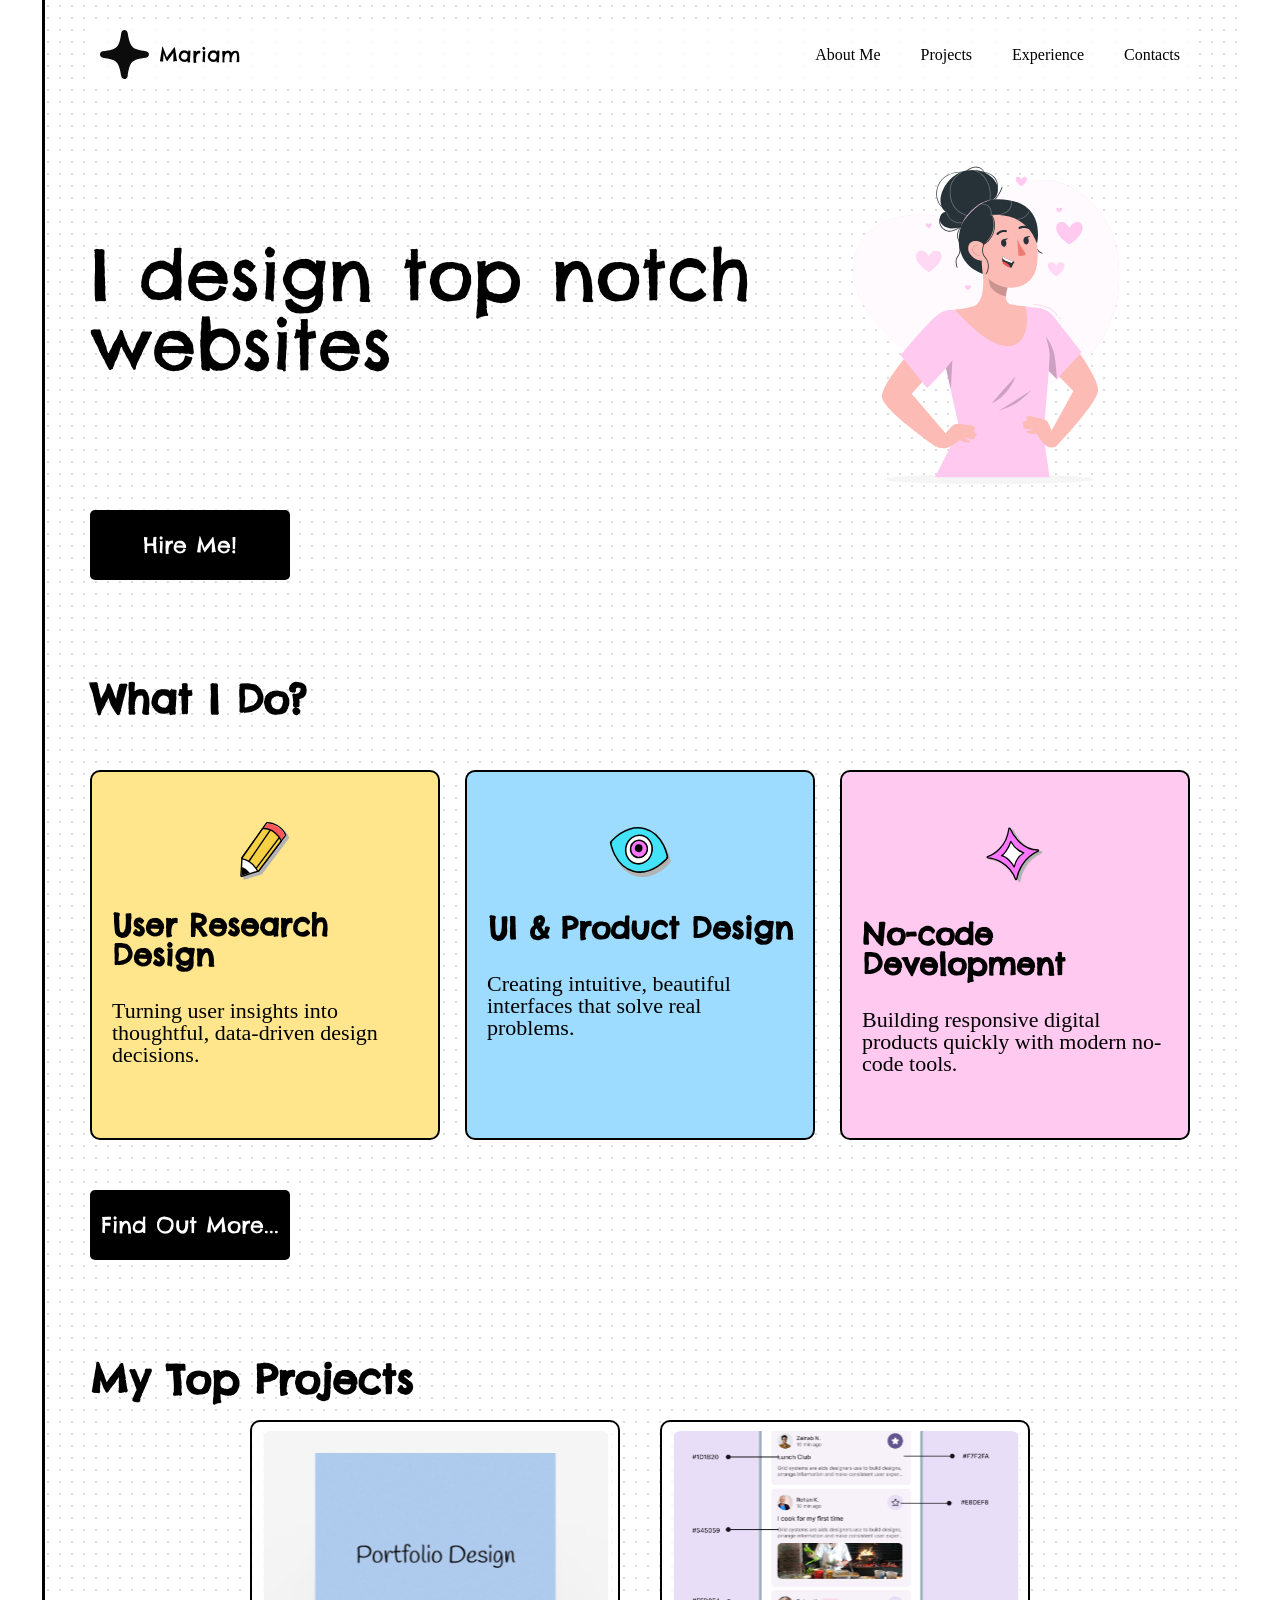
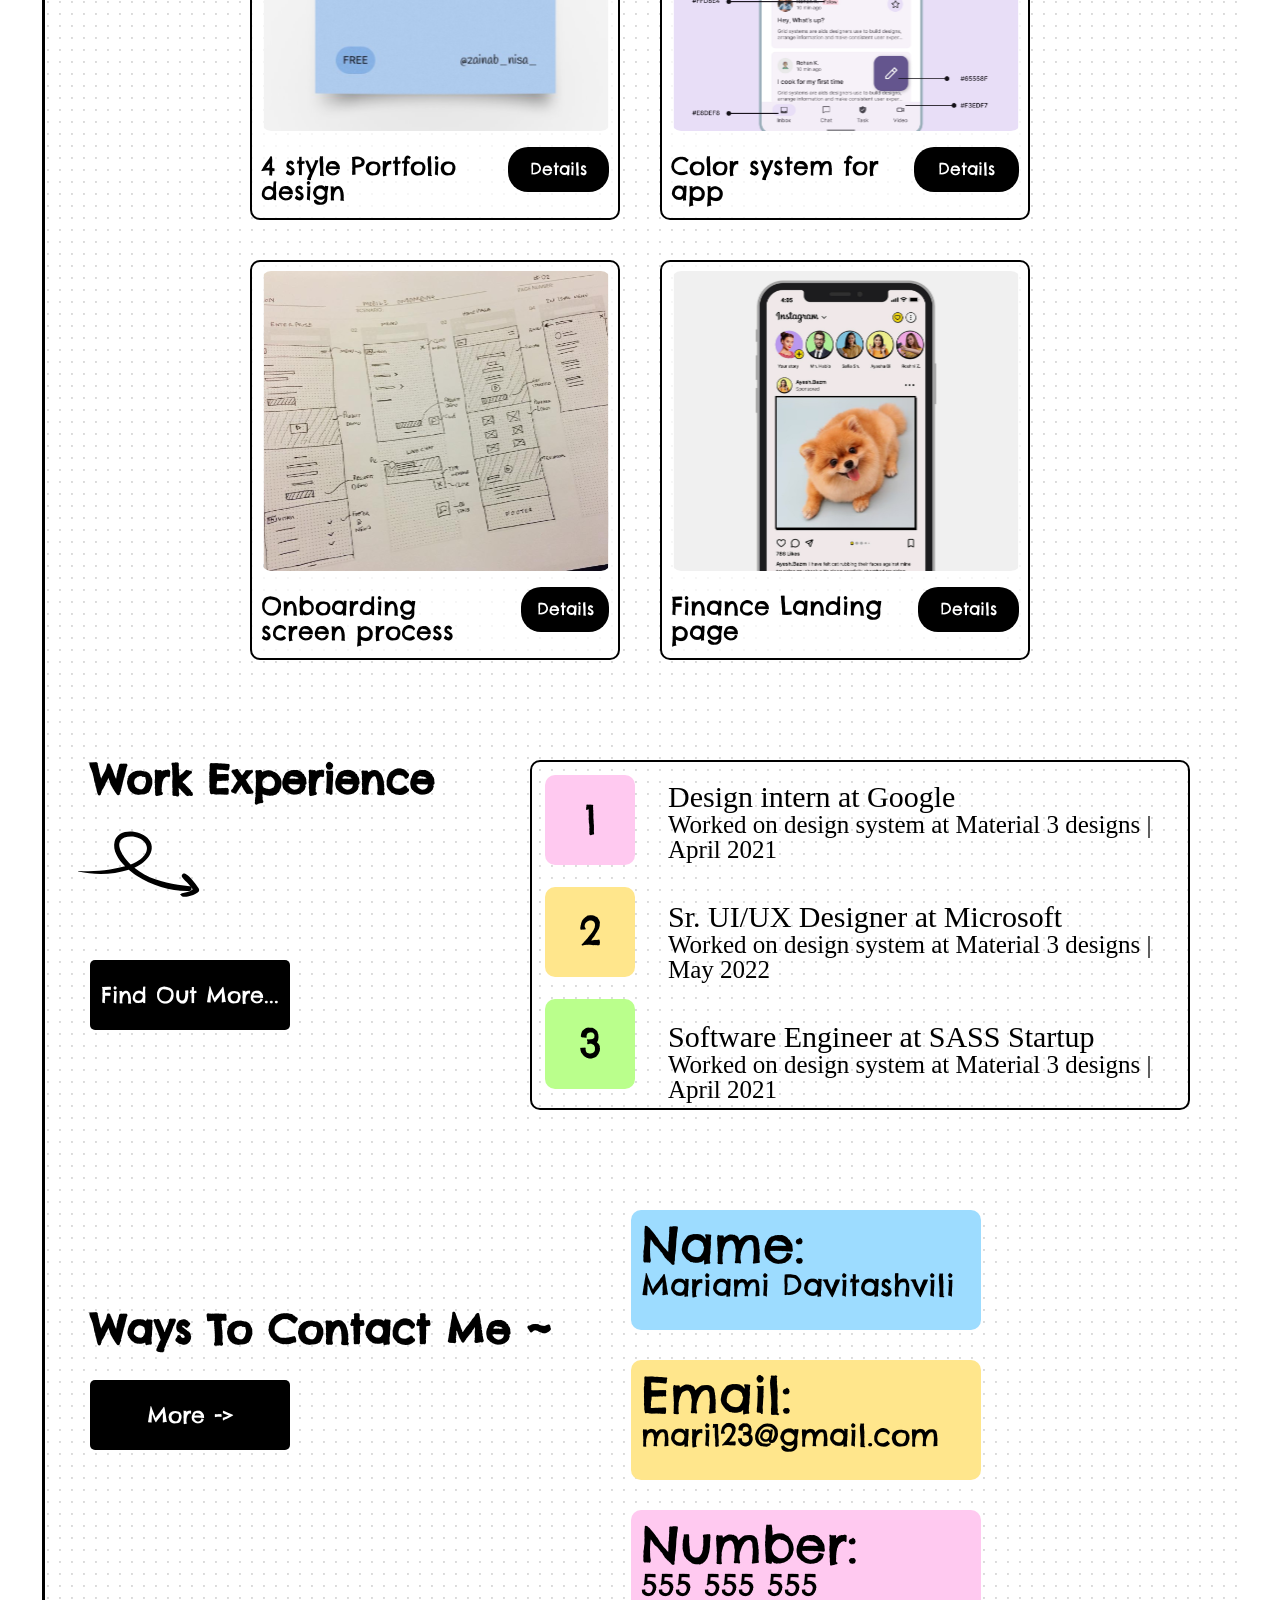
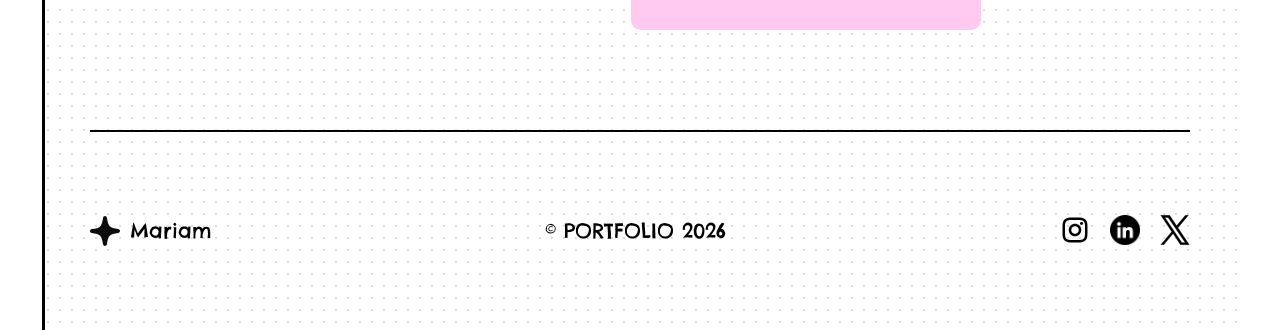
==== index.html @ 3d137c1e "portfolio" ====
<!doctype html>
<html lang="en">
  <head>
    <link rel="stylesheet" href="./css/reset.css" />
    <link rel="stylesheet" href="./css/style.css" />
    <meta charset="UTF-8" />
    <meta name="viewport" content="width=device-width, initial-scale=1.0" />
    <title>Portfolio</title>
  </head>
  <body>
    <header>
      <div class="header container">
        <div class="logo">
          <img src="./images/logo.svg" alt="Portfolio logo" />
          <a class="name" href="./index.html">Mariam</a>
        </div>
        <nav class="nav">
          <ul class="nav-list">
            <li>
              <a href="#about">About Me</a>
            </li>
            <li>
              <a href="#projects">Projects</a>
            </li>
            <li>
              <a href="#experience">Experience</a>
            </li>
            <li>
              <a href="#contacts">Contacts</a>
            </li>
          </ul>
        </nav>
        <img src="./images/menu.svg" class="menu" alt="menu" />
      </div>
    </header>
    <main>
      <section class="container">
        <div class="hero">
          <h1>I design top notch websites</h1>
          <img src="./images/hero-img.svg" alt="hero img" />
        </div>
        <button class="btn" onclick="window.location.href = 'hireMe.html'">
          Hire Me!
        </button>
      </section>
      <section class="about container" id="about">
        <h2 class="title">What I Do?</h2>
        <div class="cards-about">
          <div class="card yellow">
            <img src="./images/card-yellow.svg" alt="icon yellow" />
            <h3>User Research Design</h3>
            <p>
              Turning user insights into thoughtful, data-driven design
              decisions.
            </p>
          </div>
          <div class="card blue">
            <img src="./images/card-blue.svg" alt="icon blue" />
            <h3>UI & Product Design</h3>
            <p>
              Creating intuitive, beautiful interfaces that solve real problems.
            </p>
          </div>
          <div class="card pink">
            <img src="./images/card-pink.svg" alt="icon pink" />
            <h3>No-code Development</h3>
            <p>
              Building responsive digital products quickly with modern no-code
              tools.
            </p>
          </div>
        </div>
        <button class="btn" onclick="window.location.href = 'about.html'">
          Find Out More...
        </button>
      </section>
      <section class="projects container" id="projects">
        <h4 class="title">My Top Projects</h4>
        <div class="cards-projects">
          <div class="proj-card">
            <img src="./images/project-1.svg" alt="project" />
            <div class="card-text">
              <p>4 style Portfolio design</p>
              <button class="btn">Details</button>
            </div>
          </div>
          <div class="proj-card">
            <img src="./images/project-2.svg" alt="project" />
            <div class="card-text">
              <p>Color system for app</p>
              <button class="btn">Details</button>
            </div>
          </div>
          <div class="proj-card">
            <img src="./images/project-3.svg" alt="project" />
            <div class="card-text">
              <p>Onboarding screen process</p>
              <button class="btn">Details</button>
            </div>
          </div>
          <div class="proj-card">
            <img src="./images/project-4.svg" alt="project" />

            <div class="card-text">
              <p>Finance Landing page</p>
              <button class="btn">Details</button>
            </div>
          </div>
        </div>
      </section>
      <section class="experience container" id="experience">
        <div class="work-experience">
          <h2 class="title">Work Experience</h2>
          <img src="./images/arrow.svg" alt="arrow" />
          <button
            class="btn"
            onclick="window.location.href = 'experience.html'"
          >
            Find Out More...
          </button>
        </div>
        <div class="jobs-list">
          <div class="numbers">
            <div class="box pink"><h2>1</h2></div>
            <div class="box yellow"><h2>2</h2></div>
            <div class="box green"><h2>3</h2></div>
          </div>
          <div class="experience-text">
            <div>
              <h3>Design intern at Google</h3>
              <p>Worked on design system at Material 3 designs | April 2021</p>
            </div>
            <div>
              <h3>Sr. UI/UX Designer at Microsoft</h3>
              <p>Worked on design system at Material 3 designs | May 2022</p>
            </div>
            <div>
              <h3>Software Engineer at SASS Startup</h3>
              <p>Worked on design system at Material 3 designs | April 2021</p>
            </div>
          </div>
        </div>
      </section>
      <section class="contacts container" id="contacts">
        <div class="contact-title">
          <h2 class="title">Ways To Contact Me ~</h2>
          <button class="btn" onclick="window.location.href = 'contacts.html'">
            More ->
          </button>
        </div>
        <div class="contact-list">
          <div class="contact blue">
            <h3>Name:</h3>
            <p>Mariami Davitashvili</p>
          </div>
          <div class="contact yellow">
            <h3>Email:</h3>
            <p>mari123@gmail.com</p>
          </div>
          <div class="contact pink">
            <h3>Number:</h3>
            <p>555 555 555</p>
          </div>
        </div>
      </section>
    </main>
    <footer>
      <div class="footer container">
        <div class="logo">
          <img src="./images/logo.svg" alt="logo" />
          <a class="name" href="./index.html">Mariam</a>
        </div>
        <div>
          <p>&copy; PORTFOLIO 2026</p>
        </div>
        <div class="socials">
          <a href="https://www.instagram.com/?hl=en" target="_blank"
            ><img src="./images/instagram.svg" alt="instagram"
          /></a>
          <a href="https://www.linkedin.com" target="_blank"
            ><img src="./images/linkedin.png" alt="linkedin" />
          </a>
          <a href="https://twitter.com" target="_blank"
            ><img src="./images/x.svg" alt="twitter" />
          </a>
        </div>
      </div>
    </footer>
  </body>
</html>
---- css/style.css ----
@import url("https://fonts.googleapis.com/css2?family=Chelsea+Market&display=swap");
body {
  background-image: url(../images/bck-pattern.png);
  background-position: center;
  background-repeat: no-repeat;
}
html {
  scroll-behavior: smooth;
}

.container {
  max-width: 1100px;
  margin: auto;
}

.header {
  display: flex;
  justify-content: space-between;
  align-items: center;
  margin-top: 20px;
  padding: 10px;
  background-color: #ffffffcb;
  border-radius: 15px;
  position: fixed;
  top: 0;
  left: 50%;
  transform: translateX(-50%);
  width: 90%;
  max-width: 1100px;
  z-index: 100;
}
.logo {
  display: flex;
  flex-direction: row;
  gap: 10px;
  align-items: center;
}
.name {
  font-size: 20px;
  font-family: "Chelsea Market", system-ui;
}

.nav-list {
  display: flex;
  flex-direction: row;
  gap: 40px;
}

.menu {
  display: none;
}
.hero {
  margin-top: 110px;
  display: flex;
  flex-direction: row;
  justify-content: center;
  align-items: center;
}

.hero h1 {
  font-size: 70px;
  font-family: "Chelsea Market", system-ui;
}
.hero img {
  width: 400px;
  height: 400px;
}
.btn {
  width: 200px;
  height: 70px;
  color: white;
  background-color: black;
  border: none;
  border-radius: 5px;
  font-size: 22px;
  font-family: "Chelsea Market", system-ui;
  cursor: pointer;
  transition: background-color 0.3s ease;
}
.btn:hover {
  background-color: #ffffff;
  color: black;
  border: 1px solid #000000;
}
.about {
  margin-top: 100px;
}
.cards-about {
  display: flex;
  flex-direction: row;
  justify-content: space-between;
  margin-top: 50px;
}
.title {
  font-size: 40px;
  font-weight: 600;
  font-family: "Chelsea Market", system-ui;
}
.about h3 {
  font-size: 30px;
  font-weight: 600;
  font-family: "Chelsea Market", system-ui;
}
.about p {
  font-size: 22px;
  font-weight: 200;
}
.card {
  width: 350px;
  height: 370px;
  border-radius: 10px;
  border: 2px solid black;
  display: flex;
  flex-direction: column;
  gap: 30px;
  align-items: center;
  padding: 50px 20px;
  transition: transform 0.3s ease;
}
.card:hover {
  transform: scale(1.05);
}
.pink {
  background-color: #ffc9f0;
}
.blue {
  background-color: #9ddcff;
}
.yellow {
  background-color: #ffe68c;
}

.about button {
  margin-top: 50px;
}
.projects .title {
  margin-top: 100px;
}
.proj-card {
  width: 370px;
  height: 400px;
  border: 2px solid black;
  border-radius: 10px;
  margin: 20px;
  padding: 9px;
  background-color: #ffffffbd;
  transition: transform 0.3s ease;
}
.proj-card:hover {
  transform: scale(1.05);
  background-color: #ffc9f0a2;
}
.projects img {
  border-radius: 10px;
  width: 350px;
  height: 300px;
}
.projects p {
  margin-top: 20px;
  font-size: 25px;
  font-weight: 200;
  font-family: "Chelsea Market", system-ui;
}
.card-text {
  display: flex;
  justify-content: center;
  align-items: center;
  gap: 30px;
}
.projects button {
  width: 130px;
  height: 45px;
  border-radius: 20px;
  font-size: 17px;
}
.cards-projects {
  display: flex;
  flex-direction: row;
  flex-wrap: wrap;
  justify-content: center;
}
.experience {
  display: flex;
  margin-top: 100px;
  flex-direction: row;
  justify-content: space-between;
}

.jobs-list {
  display: flex;
  width: 60%;
  height: 350px;
  border: 2px solid black;
  border-radius: 10px;
}
.green {
  background-color: #baff8c;
}
.box {
  width: 90px;
  height: 90px;
  display: flex;
  justify-content: center;
  align-items: center;
  border-radius: 10px;
}
.box h2 {
  font-size: 40px;
  font-weight: 500;
  font-family: "Chelsea Market", system-ui;
}
.experience-text h3 {
  font-size: 30px;
  font-weight: 500;
}
.experience-text p {
  font-size: 22px;
}
.experience-text {
  display: flex;
  flex-direction: column;
  gap: 40px;
  align-items: center;
  margin: 20px;
}
.numbers {
  display: flex;
  flex-direction: column;
  margin: 13px;
  gap: 22px;
  align-items: center;
}
.experience img {
  width: 100px;
  height: 100px;
  transform: rotate(-45deg);
  transform-origin: center;
}
.work-experience {
  display: flex;
  flex-direction: column;
  gap: 30px;
}
.contacts h3 {
  font-size: 50px;
  font-weight: 400;
  font-family: "Chelsea Market", system-ui;
}
.contacts p {
  font-size: 30px;

  font-family: "Chelsea Market", system-ui;
}
.contacts {
  display: flex;
  flex-direction: row;
  gap: 80px;
  margin-top: 100px;
  margin-bottom: 100px;
}
.contact-list {
  display: flex;
  flex-direction: column;
  gap: 30px;
}
.contacts .title {
  margin-top: 100px;
}

.contact {
  height: 120px;
  width: 350px;
  border-radius: 10px;
  padding: 10px;
}
.contact-title {
  display: flex;
  flex-direction: column;
  gap: 30px;
}

/* hire me page */
.hire-me {
  margin-top: 100px;
  display: flex;
  flex-direction: row;
  align-items: center;
  justify-content: center;
}
.hire-me img {
  width: 300px;
  height: 300px;
}
.hire-me h2 {
  font-family: "Chelsea Market", system-ui;
  font-size: 30px;
}
.hire-me p {
  font-size: 25px;
}
.hireMe-text {
  display: flex;
  flex-direction: column;
  gap: 20px;
}
.hireMe-btn {
  display: flex;
  flex-direction: row;
  align-items: center;
  gap: 30px;
  margin-bottom: 100px;
}
footer p {
  font-size: 20px;
  font-family: "Chelsea Market", system-ui;
}
footer img {
  width: 30px;
  height: 30px;
}
.footer {
  border-top: 2px solid black;
  height: 200px;
  display: flex;
  flex-direction: row;
  justify-content: space-between;
  align-items: center;
}
.socials {
  display: flex;
  flex-direction: row;
  gap: 20px;
}
/* about me page */
.intro {
  margin-top: 150px;
  font-size: 60px;
  font-family: "Chelsea Market", system-ui;
}
.intro-text {
  margin-top: 70px;
  display: flex;
  flex-direction: column;
  gap: 20px;
  width: 50%;
}
.intro-text h2 {
  font-size: 40px;
  font-weight: 600;
  font-family: "Chelsea Market", system-ui;
}
.intro-text p {
  font-size: 25px;
}
.tools img {
  width: 100px;
  height: 100px;
  transition: transform 0.3s ease;
}
.tools img:hover {
  transform: scale(1.1);
}
.tools h2 {
  font-size: 40px;
  font-weight: 600;
  font-family: "Chelsea Market", system-ui;
}
.tools-list {
  display: flex;
  flex-direction: row;
  justify-content: space-between;
  margin-top: 50px;
  margin-bottom: 100px;
  border: 2px solid black;
  border-radius: 10px;
  padding: 20px;
  background-color: #ffffffbd;
}
.tools p {
  font-size: 25px;
}
.tools-list div {
  display: flex;
  flex-direction: column;
  gap: 10px;
  align-items: center;
}
.tools {
  margin-top: 100px;
}
.experience-timeline {
  margin-top: 100px;
  display: flex;
  flex-direction: row;
  justify-content: space-between;
}
.experience-text h1 {
  font-size: 50px;
  font-weight: 600;
  font-family: "Chelsea Market", system-ui;
}
.experience-text p {
  font-size: 25px;
}
.timeline {
  display: flex;
  flex-direction: column;
  gap: 100px;
  width: 80%;
}
.experience {
  margin: 80px auto;
}

.timeline {
  position: relative;
  margin-top: 50px;
}

.timeline::before {
  content: "";
  position: absolute;
  left: 9px;
  top: 0;
  bottom: 0;
  width: 2px;
  background: #000;
}

.timeline-item {
  display: flex;
  gap: 50px;
  position: relative;
}

.circle {
  width: 40px;
  height: 20px;
  background: #ffc9f0;
  border-radius: 50%;
  z-index: 2;
  transition: transform 0.3s ease;
}
.circle:hover {
  transform: scale(1.1);
  background: #baff8c;
}

.year h2 {
  display: inline-block;
  padding: 8px 18px;
  border-radius: 6px;
  font-size: 20px;
}

.content h3 {
  margin-bottom: 5px;
}

.content h4 {
  color: #57c4ff;
  margin-bottom: 15px;
}
.purple {
  background: #e5c9ff;
}
/* contacts page */

input {
  height: 70px;
}
.message {
  height: 160px;
}
.input-design {
  width: 450px;
  border-radius: 10px;
  font-size: 18px;
  padding: 10px;
  font-family: "Chelsea Market", system-ui;
  border: 2px solid black;
}
.input {
  margin-top: 20px;
  margin-bottom: 100px;
  width: 600px;
  height: 800px;
  border: 2px solid black;
  border-radius: 10px;
  display: flex;
  flex-direction: column;
  gap: 40px;
  padding: 50px;
  background-color: #ffffff75;
}
.contacts-form {
  display: flex;
  flex-direction: column;
  justify-content: center;
  align-items: center;
}
.input .btn {
  margin-top: 20px;
}
.input h2 {
  font-size: 20px;
  font-weight: 600;
  font-family: "Chelsea Market", system-ui;
  margin-bottom: 10px;
}
.contacts-form h1 {
  margin-top: 100px;
  font-size: 50px;
  font-weight: 600;
  font-family: "Chelsea Market", system-ui;
}

@media (max-width: 760px) {
  .container {
    width: 90%;
  }
  .header {
    width: 95%;
    padding: 15px;
  }
  .nav-list {
    display: none;
  }
  .menu {
    display: block;
    width: 30px;
    height: 30px;
    cursor: pointer;
  }
  .name {
    font-size: 18px;
  }
  .hero {
    flex-direction: column-reverse;
    text-align: center;
    gap: 40px;
  }
  .hero h1 {
    font-size: 45px;
  }
  .hero img {
    width: 280px;
    height: 280px;
  }
  .btn {
    width: 180px;
    height: 60px;
    font-size: 18px;
  }
  .cards-about {
    flex-direction: column;
    align-items: center;
    gap: 30px;
  }
  .card {
    width: 100%;
    max-width: 400px;
    height: auto;
  }
  .cards-projects {
    flex-direction: column;
    align-items: center;
  }
  .proj-card {
    width: 100%;
    max-width: 380px;
    height: auto;
  }
  .projects img {
    width: 100%;
    height: auto;
  }
  .experience {
    flex-direction: column;
    gap: 50px;
  }
  .jobs-list {
    width: 100%;
    height: auto;
    padding: 20px;
  }
  .contacts {
    flex-direction: column;
    align-items: center;
    gap: 40px;
  }

  .contact {
    width: 100%;
    max-width: 400px;
  }
  .footer {
    flex-direction: column;
    justify-content: center;
    gap: 25px;
    height: auto;
    padding: 30px 0;
  }

  /* aabout page */
  .intro {
    font-size: 42px;
    text-align: center;
  }
  .intro-text {
    width: 100%;
  }
  .intro-text h2 {
    font-size: 32px;
  }
  .intro-text p {
    font-size: 20px;
  }
  .tools-list {
    flex-wrap: wrap;
    justify-content: center;
    gap: 30px;
  }

  /*hire page*/

  .hire-me {
    flex-direction: column;
    text-align: center;
  }
  .hireMe-btn {
    flex-direction: column;
    align-items: center;
  }

  /*timeline*/
  .experience-timeline {
    flex-direction: column;
    gap: 60px;
  }
  .timeline {
    width: 100%;
  }
  .timeline-item {
    gap: 20px;
  }
  .year {
    width: 130px;
  }
  /*contacts */

  .input {
    width: 100%;
    height: auto;
    padding: 30px;
  }
  .input-design {
    width: 100%;
  }
}
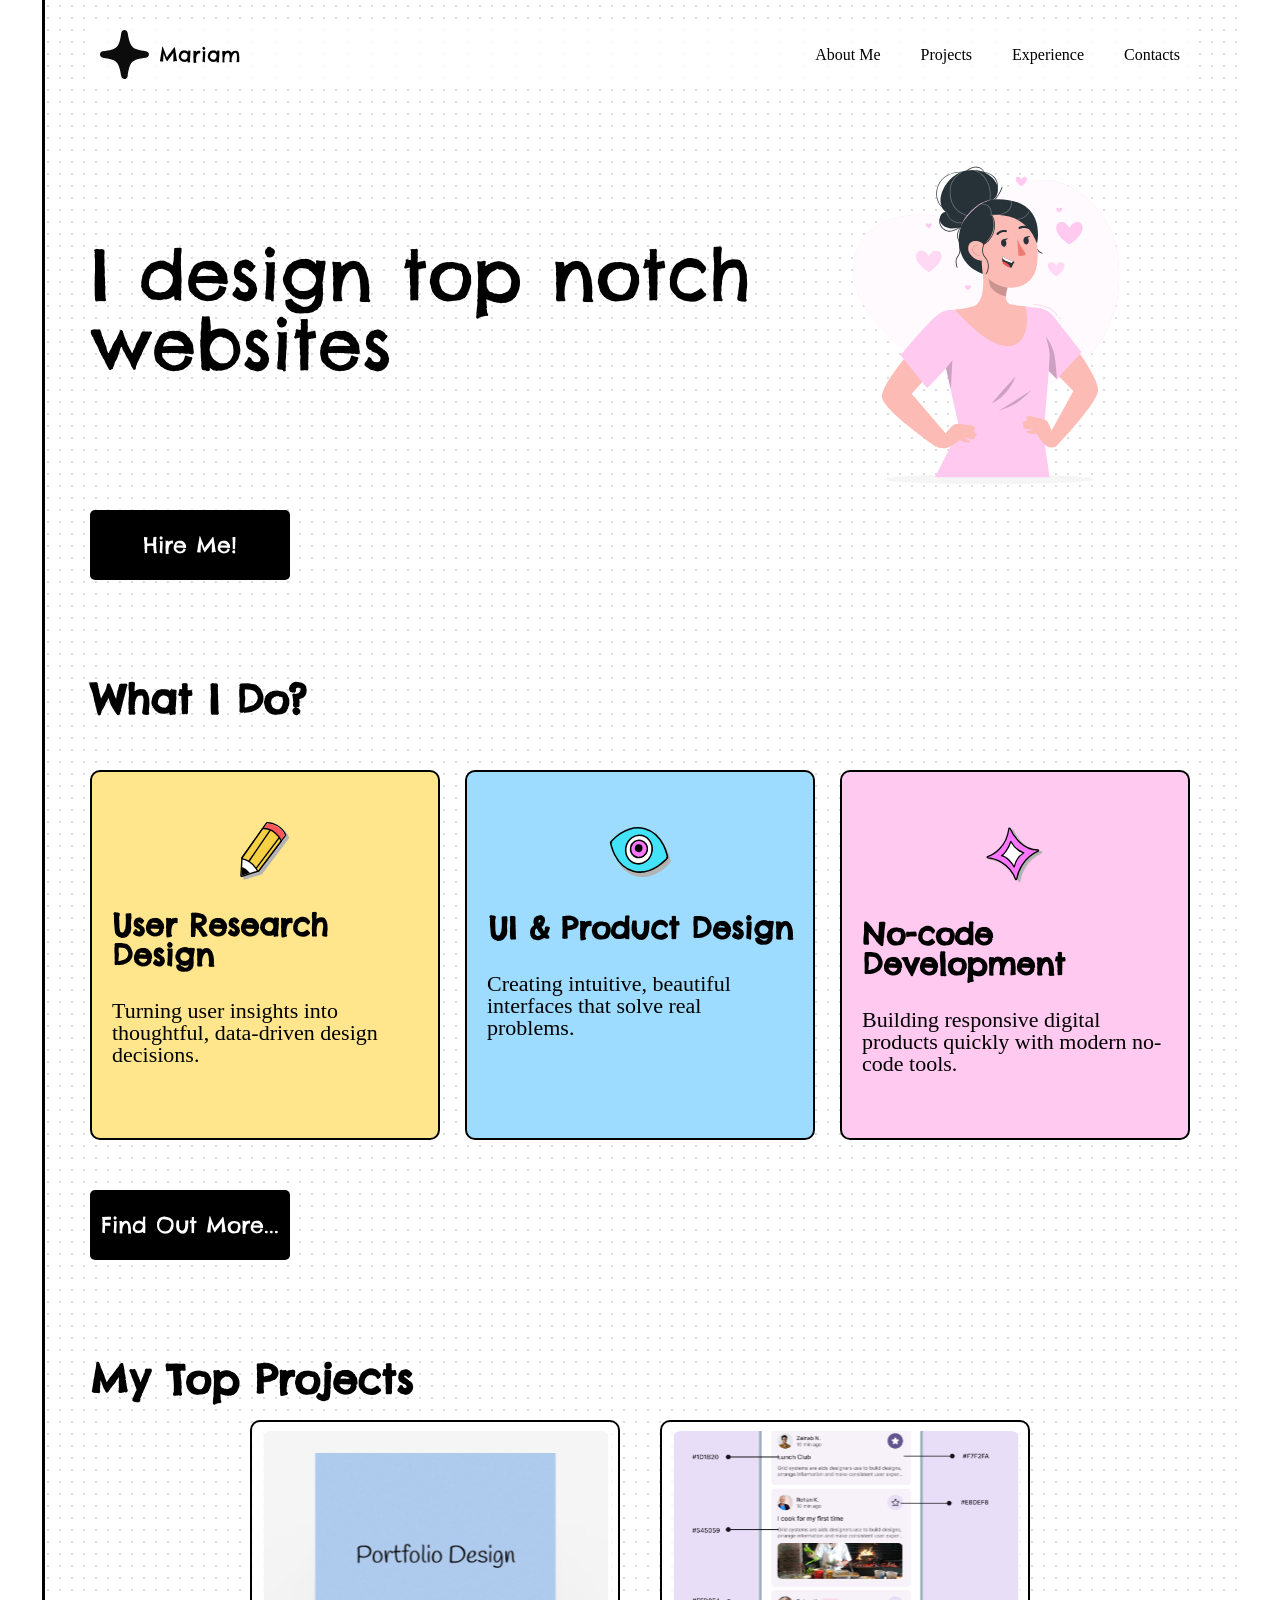
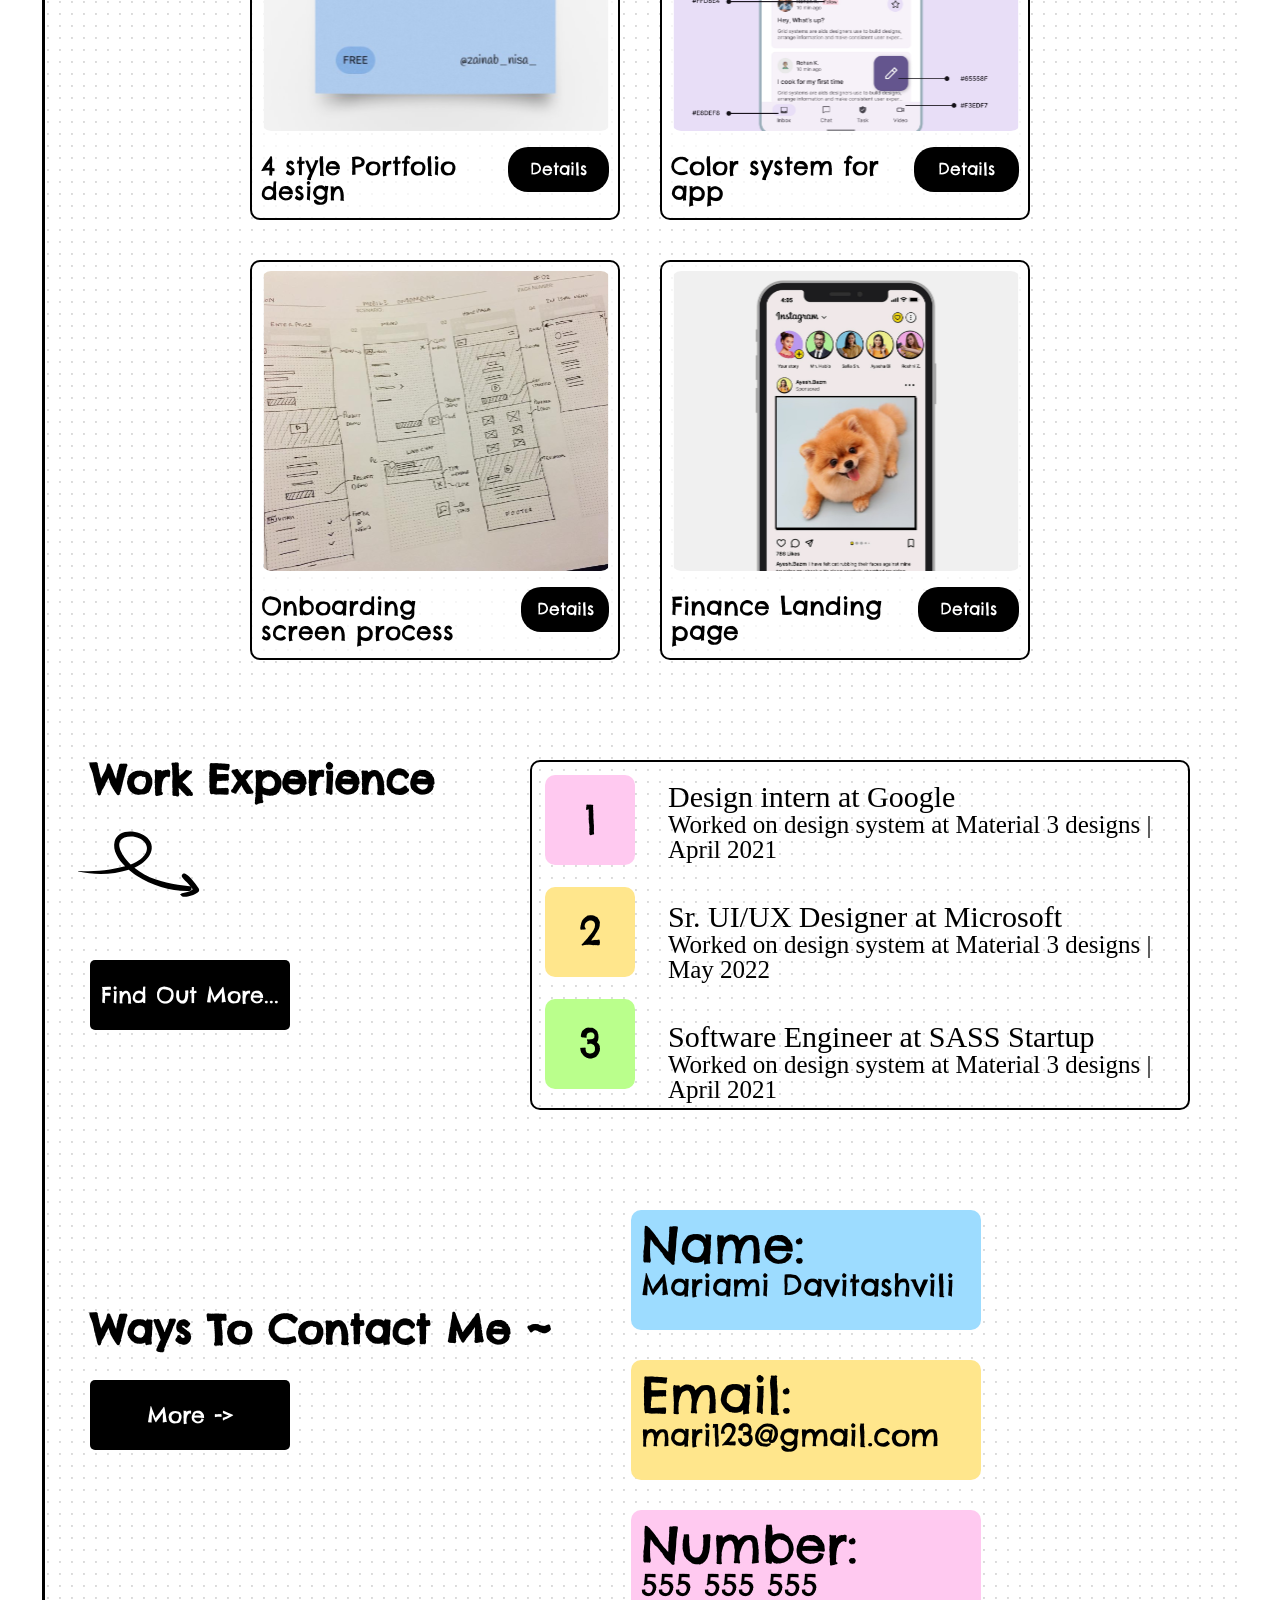
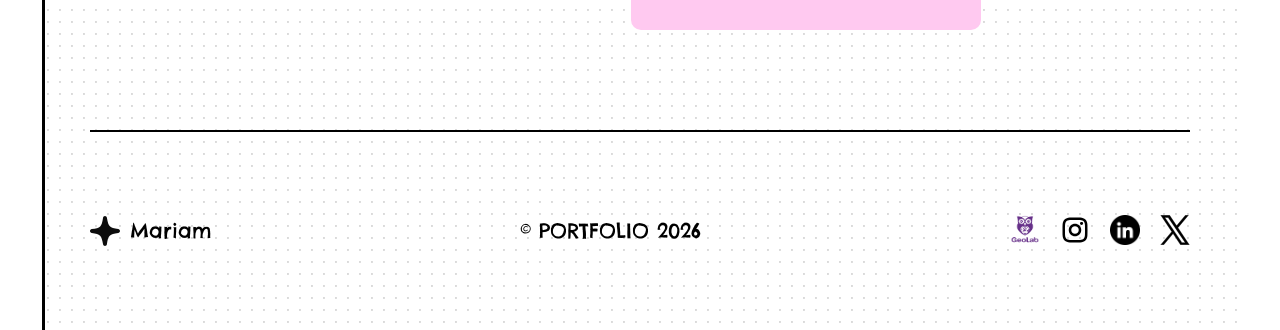
==== commit c37b0951: "Portfolio" ====
--- a/index.html
+++ b/index.html
@@ -174,6 +174,9 @@
           <p>&copy; PORTFOLIO 2026</p>
         </div>
         <div class="socials">
+          <a href="https://geolab.edu.ge/en/" target="_blank"
+            ><img src="./images/GEOLAB-1.png" alt="geolab"
+          /></a>
           <a href="https://www.instagram.com/?hl=en" target="_blank"
             ><img src="./images/instagram.svg" alt="instagram"
           /></a>
--- a/css/style.css
+++ b/css/style.css
@@ -388,6 +388,9 @@
 .tools {
   margin-top: 100px;
 }
+
+.card h4 {
+}
 .experience-timeline {
   margin-top: 100px;
   display: flex;
